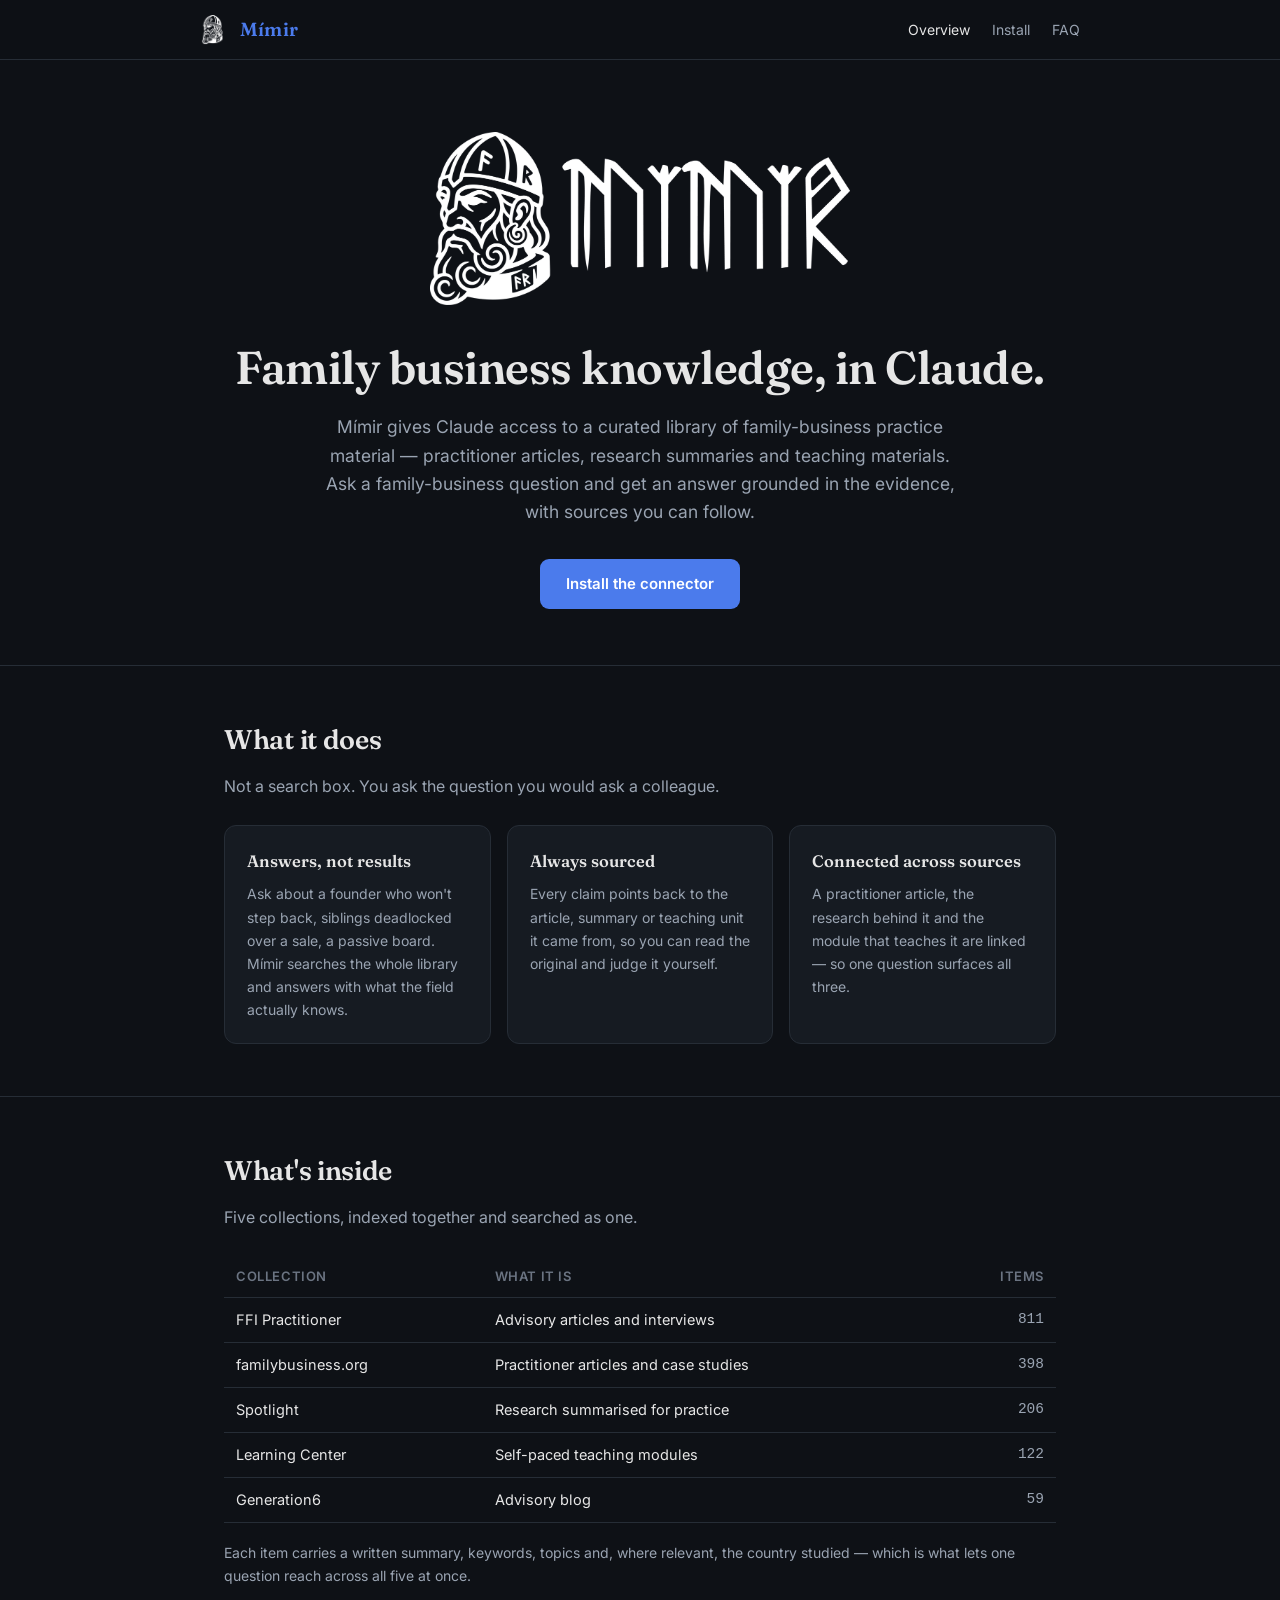
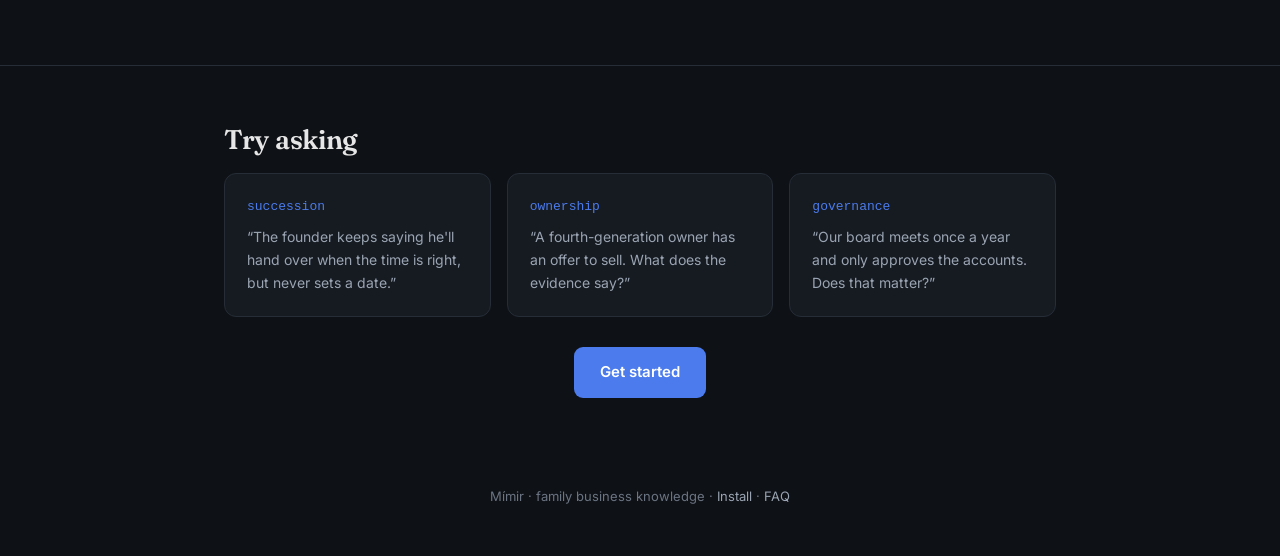
==== index.html @ 5a4002f6 "Fraunces display type; hide access page from nav" ====
<!doctype html><html lang="en"><head>
<meta charset="utf-8"><meta name="viewport" content="width=device-width,initial-scale=1">
<title>Mímir — family business knowledge in Claude</title>
<meta name="description" content="Mímir gives Claude access to a curated library of family-business practice material — practitioner articles, research summaries and teaching materials.">
<link rel="icon" href="/assets/favicon.ico" sizes="any">
<link rel="apple-touch-icon" href="/assets/apple-touch-icon.png">
<meta name="theme-color" content="#0e1116">
<meta property="og:title" content="Mímir — family business knowledge in Claude"><meta property="og:description" content="Mímir gives Claude access to a curated library of family-business practice material — practitioner articles, research summaries and teaching materials.">
<meta property="og:image" content="https://mimir.familybusiness.se/assets/og-card.png">
<meta property="og:type" content="website"><meta name="twitter:card" content="summary_large_image">
<link rel="preconnect" href="https://fonts.googleapis.com">
<link rel="preconnect" href="https://fonts.gstatic.com" crossorigin>
<link href="https://fonts.googleapis.com/css2?family=Fraunces:opsz,wght@9..144,500;9..144,600&family=Inter:wght@400;500;600&display=swap" rel="stylesheet">
<link rel="stylesheet" href="/styles.css">
</head><body>
<header><div class="wrap bar">
  <a class="brand" href="/"><img src="/assets/mark-white.png" alt=""><span>Mímir</span></a>
  <nav>
    <a href="/" class="on">Overview</a>
    <a href="/install.html" class="">Install</a>
    <a href="/faq.html" class="">FAQ</a>
  </nav>
</div></header>
<div class="hero"><div class="wrap">
  <img src="/assets/lockup-white.png" alt="Mímir">
  <h1>Family business knowledge, in Claude.</h1>
  <p>Mímir gives Claude access to a curated library of family-business practice material —
     practitioner articles, research summaries and teaching materials. Ask a family-business
     question and get an answer grounded in the evidence, with sources you can follow.</p>
  <div class="btns">
    <a class="btn" href="/install.html">Install the connector</a>
  </div>
</div></div>

<section><div class="wrap">
  <h2>What it does</h2>
  <p class="sub">Not a search box. You ask the question you would ask a colleague.</p>
  <div class="grid">
    <div class="card"><h3>Answers, not results</h3>
      <p>Ask about a founder who won't step back, siblings deadlocked over a sale, a passive board.
         Mímir searches the whole library and answers with what the field actually knows.</p></div>
    <div class="card"><h3>Always sourced</h3>
      <p>Every claim points back to the article, summary or teaching unit it came from, so you can
         read the original and judge it yourself.</p></div>
    <div class="card"><h3>Connected across sources</h3>
      <p>A practitioner article, the research behind it and the module that teaches it are linked —
         so one question surfaces all three.</p></div>
  </div>
</div></section>

<section><div class="wrap">
  <h2>What's inside</h2>
  <p class="sub">Five collections, indexed together and searched as one.</p>
  <table>
    <tr><th>Collection</th><th>What it is</th><th style="text-align:right">Items</th></tr>
    <tr><td>FFI Practitioner</td><td>Advisory articles and interviews</td><td class="num">811</td></tr>
    <tr><td>familybusiness.org</td><td>Practitioner articles and case studies</td><td class="num">398</td></tr>
    <tr><td>Spotlight</td><td>Research summarised for practice</td><td class="num">206</td></tr>
    <tr><td>Learning Center</td><td>Self-paced teaching modules</td><td class="num">122</td></tr>
    <tr><td>Generation6</td><td>Advisory blog</td><td class="num">59</td></tr>
  </table>
  <p class="sub" style="margin-top:18px;font-size:14px">
    Each item carries a written summary, keywords, topics and, where relevant, the country studied —
    which is what lets one question reach across all five at once.</p>
</div></section>

<section><div class="wrap">
  <h2>Try asking</h2>
  <div class="grid">
    <div class="card"><span class="n">succession</span>
      <p>“The founder keeps saying he'll hand over when the time is right, but never sets a date.”</p></div>
    <div class="card"><span class="n">ownership</span>
      <p>“A fourth-generation owner has an offer to sell. What does the evidence say?”</p></div>
    <div class="card"><span class="n">governance</span>
      <p>“Our board meets once a year and only approves the accounts. Does that matter?”</p></div>
  </div>
  <div class="btns" style="margin-top:30px"><a class="btn" href="/install.html">Get started</a></div>
</div></section>
<footer><div class="wrap">
  Mímir · family business knowledge ·
  <a href="/install.html">Install</a> · <a href="/faq.html">FAQ</a>
</div></footer>
</body></html>
---- styles.css ----
/* Mímir — landing site. Dark profile matching the connector sign-in card. */
:root{
  --bg:#0e1116; --card:#161b22; --line:#262d36; --line2:#2d3440;
  --text:#e6e6e6; --muted:#9aa4b2; --dim:#6b7482;
  --accent:#4b7bec; --accent-dim:#3d6ad6;
  --mono:ui-monospace,SFMono-Regular,Menlo,Consolas,monospace;
  --display:"Fraunces","Iowan Old Style","Palatino Linotype",Palatino,Georgia,serif;
  --body:"Inter",-apple-system,BlinkMacSystemFont,"Segoe UI",Roboto,Helvetica,Arial,sans-serif;
  color-scheme:dark;
}
*{box-sizing:border-box}
body{margin:0;background:var(--bg);color:var(--text);
  font:16px/1.65 var(--body);
  -webkit-font-smoothing:antialiased;text-rendering:optimizeLegibility}
a{color:var(--accent);text-decoration:none}
a:hover{text-decoration:underline}
.wrap{max-width:880px;margin:0 auto;padding:0 24px}

/* header */
header{border-bottom:1px solid var(--line);position:sticky;top:0;background:rgba(14,17,22,.92);
  backdrop-filter:blur(8px);z-index:10}
.bar{display:flex;align-items:center;justify-content:space-between;padding:14px 0;gap:20px}
.brand{display:flex;align-items:center;gap:10px}
.brand img{height:30px;width:auto}
.brand span{font-family:var(--display);font-weight:600;font-size:19px;letter-spacing:.2px;
  font-variation-settings:'SOFT' 20,'WONK' 1}
nav{display:flex;gap:22px;font-size:14px}
nav a{color:var(--muted)}
nav a.on{color:var(--text)}

/* hero */
.hero{text-align:center;padding:72px 0 56px;border-bottom:1px solid var(--line)}
.hero img{width:min(420px,78%);height:auto;margin-bottom:30px}
.hero h1{font-family:var(--display);font-weight:600;font-size:clamp(30px,5vw,46px);line-height:1.15;
  margin:0 0 18px;letter-spacing:-.5px;font-variation-settings:'SOFT' 24,'WONK' 1}
.hero p{color:var(--muted);font-size:17.5px;line-height:1.62;max-width:640px;margin:0 auto 32px}

/* buttons */
.btn{display:inline-block;background:var(--accent);color:#fff;padding:13px 26px;border-radius:9px;
  font-weight:600;font-size:15px}
.btn:hover{background:var(--accent-dim);text-decoration:none}
.btn.ghost{background:transparent;border:1px solid var(--line2);color:var(--text)}
.btn.ghost:hover{border-color:var(--accent)}
.btns{display:flex;gap:12px;justify-content:center;flex-wrap:wrap}

/* sections */
section{padding:52px 0;border-bottom:1px solid var(--line)}
section:last-of-type{border-bottom:0}
h2{font-family:var(--display);font-weight:600;font-size:27px;margin:0 0 10px;letter-spacing:-.3px;
  font-variation-settings:'SOFT' 20,'WONK' 1}
h3{font-size:16px;margin:26px 0 6px}
.sub{color:var(--muted);margin:0 0 26px}
.grid{display:grid;grid-template-columns:repeat(auto-fit,minmax(230px,1fr));gap:16px}
.card{background:var(--card);border:1px solid var(--line);border-radius:12px;padding:22px}
.card h3{font-family:var(--display);font-weight:600;margin:0 0 7px;font-size:16.5px}
.card p{margin:0;color:var(--muted);font-size:14px}
.card .n{color:var(--accent);font-family:var(--mono);font-size:13px;display:block;margin-bottom:8px}

/* steps */
ol.steps{list-style:none;counter-reset:s;padding:0;margin:0}
ol.steps li{counter-increment:s;position:relative;padding:0 0 26px 46px;border-left:1px solid var(--line);
  margin-left:14px}
ol.steps li:last-child{border-left-color:transparent;padding-bottom:0}
ol.steps li::before{content:counter(s);position:absolute;left:-14px;top:-2px;width:28px;height:28px;
  background:var(--card);border:1px solid var(--line2);border-radius:50%;color:var(--accent);
  font-family:var(--mono);font-size:13px;display:flex;align-items:center;justify-content:center}
ol.steps h3{font-family:var(--display);font-weight:600;margin:0 0 5px;font-size:17.5px}
ol.steps p{margin:0;color:var(--muted);font-size:14.5px}

code,.url{font-family:var(--mono);background:var(--card);border:1px solid var(--line);
  border-radius:6px;padding:3px 8px;font-size:13.5px;color:var(--text)}
.urlbox{display:flex;align-items:center;gap:10px;background:var(--card);border:1px solid var(--line2);
  border-radius:10px;padding:14px 16px;margin:14px 0;font-family:var(--mono);font-size:14px;
  overflow-x:auto}
.urlbox strong{color:var(--accent);font-weight:500}

/* faq */
details{background:var(--card);border:1px solid var(--line);border-radius:10px;padding:16px 18px;
  margin-bottom:10px}
details[open]{border-color:var(--line2)}
summary{font-family:var(--display);cursor:pointer;font-weight:600;font-size:16.5px;list-style:none}
summary::-webkit-details-marker{display:none}
summary::after{content:"+";float:right;color:var(--accent);font-family:var(--mono)}
details[open] summary::after{content:"−"}
details p{color:var(--muted);font-size:14.5px;margin:12px 0 0}

table{width:100%;border-collapse:collapse;font-size:14.5px;margin-top:8px}
th,td{text-align:left;padding:10px 12px;border-bottom:1px solid var(--line)}
th{color:var(--dim);font-weight:600;font-size:13px;text-transform:uppercase;letter-spacing:.6px}
td.num{font-family:var(--mono);color:var(--muted);text-align:right}

footer{padding:36px 0 48px;color:var(--dim);font-size:13px;text-align:center}
footer a{color:var(--muted)}
@media(max-width:600px){
  nav{gap:14px;font-size:13px}
  .hero{padding:48px 0 40px}
  section{padding:40px 0}
}
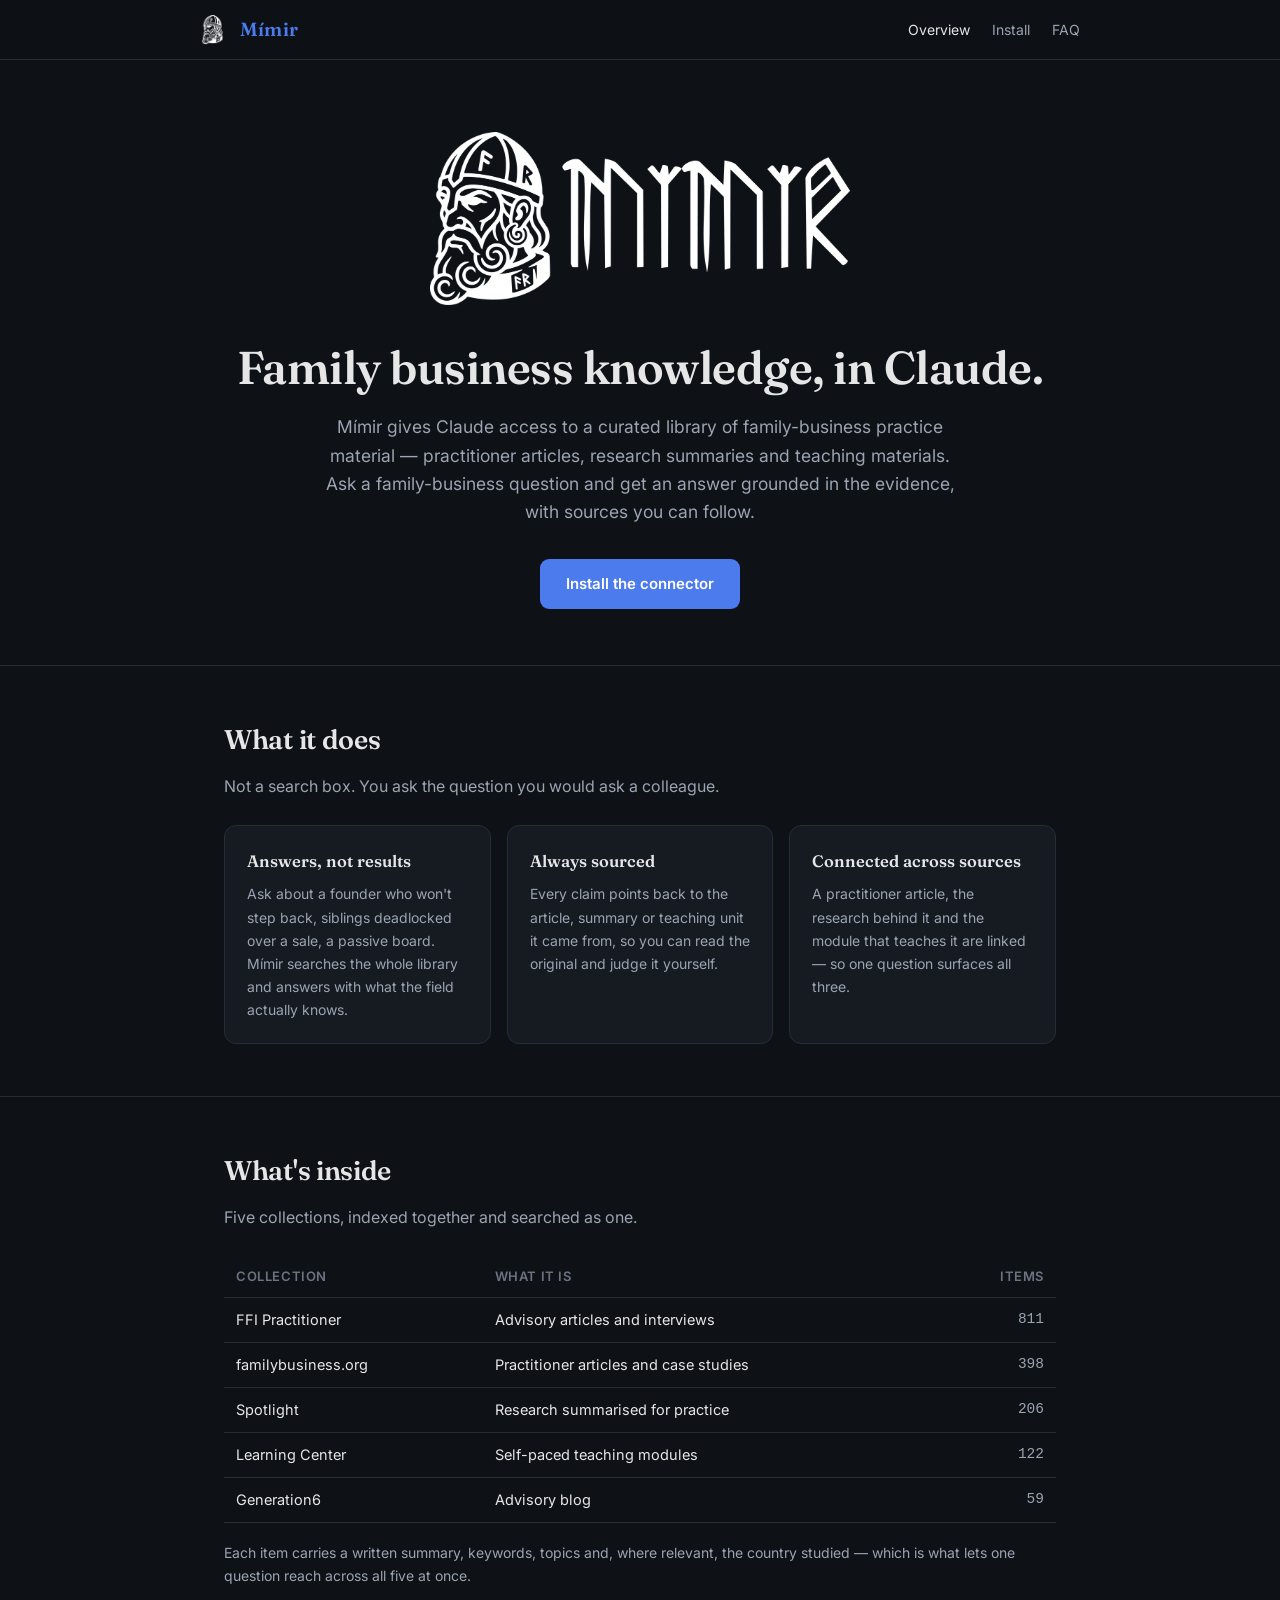
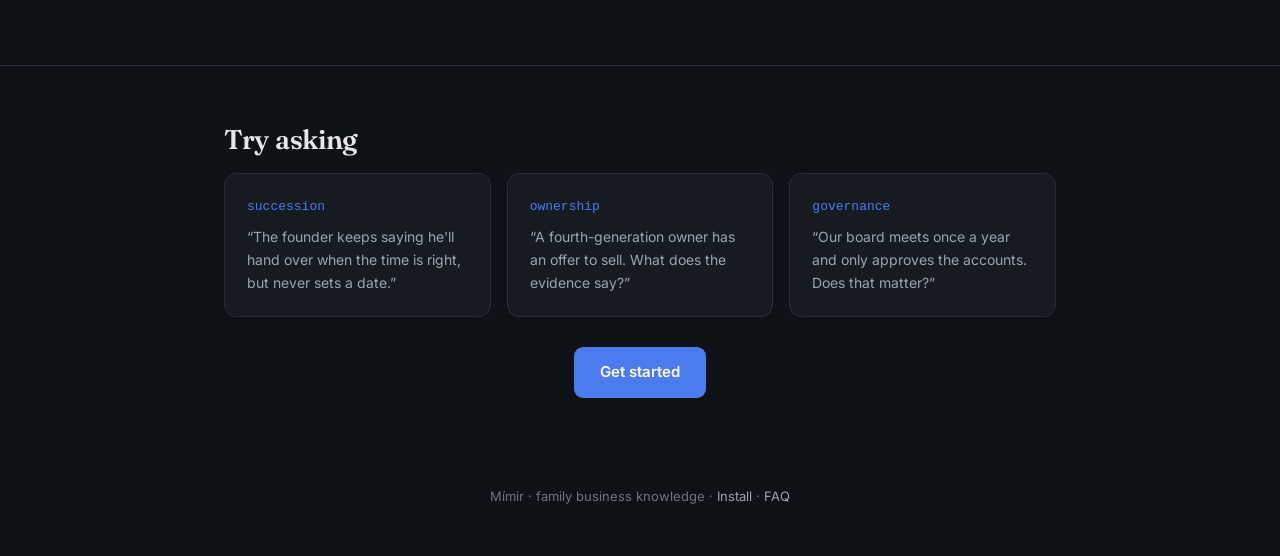
==== commit 862fe8cd: "Remove access links; fix Fraunces axis request" ====
--- a/index.html
+++ b/index.html
@@ -10,7 +10,7 @@
 <meta property="og:type" content="website"><meta name="twitter:card" content="summary_large_image">
 <link rel="preconnect" href="https://fonts.googleapis.com">
 <link rel="preconnect" href="https://fonts.gstatic.com" crossorigin>
-<link href="https://fonts.googleapis.com/css2?family=Fraunces:opsz,wght@9..144,500;9..144,600&family=Inter:wght@400;500;600&display=swap" rel="stylesheet">
+<link href="https://fonts.googleapis.com/css2?family=Fraunces:opsz,SOFT,WONK,wght@9..144,0..100,0..1,500;9..144,0..100,0..1,600&family=Inter:wght@400;500;600&display=swap" rel="stylesheet">
 <link rel="stylesheet" href="/styles.css">
 </head><body>
 <header><div class="wrap bar">
--- a/styles.css
+++ b/styles.css
@@ -22,8 +22,7 @@
 .bar{display:flex;align-items:center;justify-content:space-between;padding:14px 0;gap:20px}
 .brand{display:flex;align-items:center;gap:10px}
 .brand img{height:30px;width:auto}
-.brand span{font-family:var(--display);font-weight:600;font-size:19px;letter-spacing:.2px;
-  font-variation-settings:'SOFT' 20,'WONK' 1}
+.brand span{font-family:var(--display);font-weight:600;font-size:19px;letter-spacing:.2px}
 nav{display:flex;gap:22px;font-size:14px}
 nav a{color:var(--muted)}
 nav a.on{color:var(--text)}
@@ -32,7 +31,7 @@
 .hero{text-align:center;padding:72px 0 56px;border-bottom:1px solid var(--line)}
 .hero img{width:min(420px,78%);height:auto;margin-bottom:30px}
 .hero h1{font-family:var(--display);font-weight:600;font-size:clamp(30px,5vw,46px);line-height:1.15;
-  margin:0 0 18px;letter-spacing:-.5px;font-variation-settings:'SOFT' 24,'WONK' 1}
+  margin:0 0 18px;letter-spacing:-.5px}
 .hero p{color:var(--muted);font-size:17.5px;line-height:1.62;max-width:640px;margin:0 auto 32px}
 
 /* buttons */
@@ -46,8 +45,7 @@
 /* sections */
 section{padding:52px 0;border-bottom:1px solid var(--line)}
 section:last-of-type{border-bottom:0}
-h2{font-family:var(--display);font-weight:600;font-size:27px;margin:0 0 10px;letter-spacing:-.3px;
-  font-variation-settings:'SOFT' 20,'WONK' 1}
+h2{font-family:var(--display);font-weight:600;font-size:27px;margin:0 0 10px;letter-spacing:-.3px}
 h3{font-size:16px;margin:26px 0 6px}
 .sub{color:var(--muted);margin:0 0 26px}
 .grid{display:grid;grid-template-columns:repeat(auto-fit,minmax(230px,1fr));gap:16px}
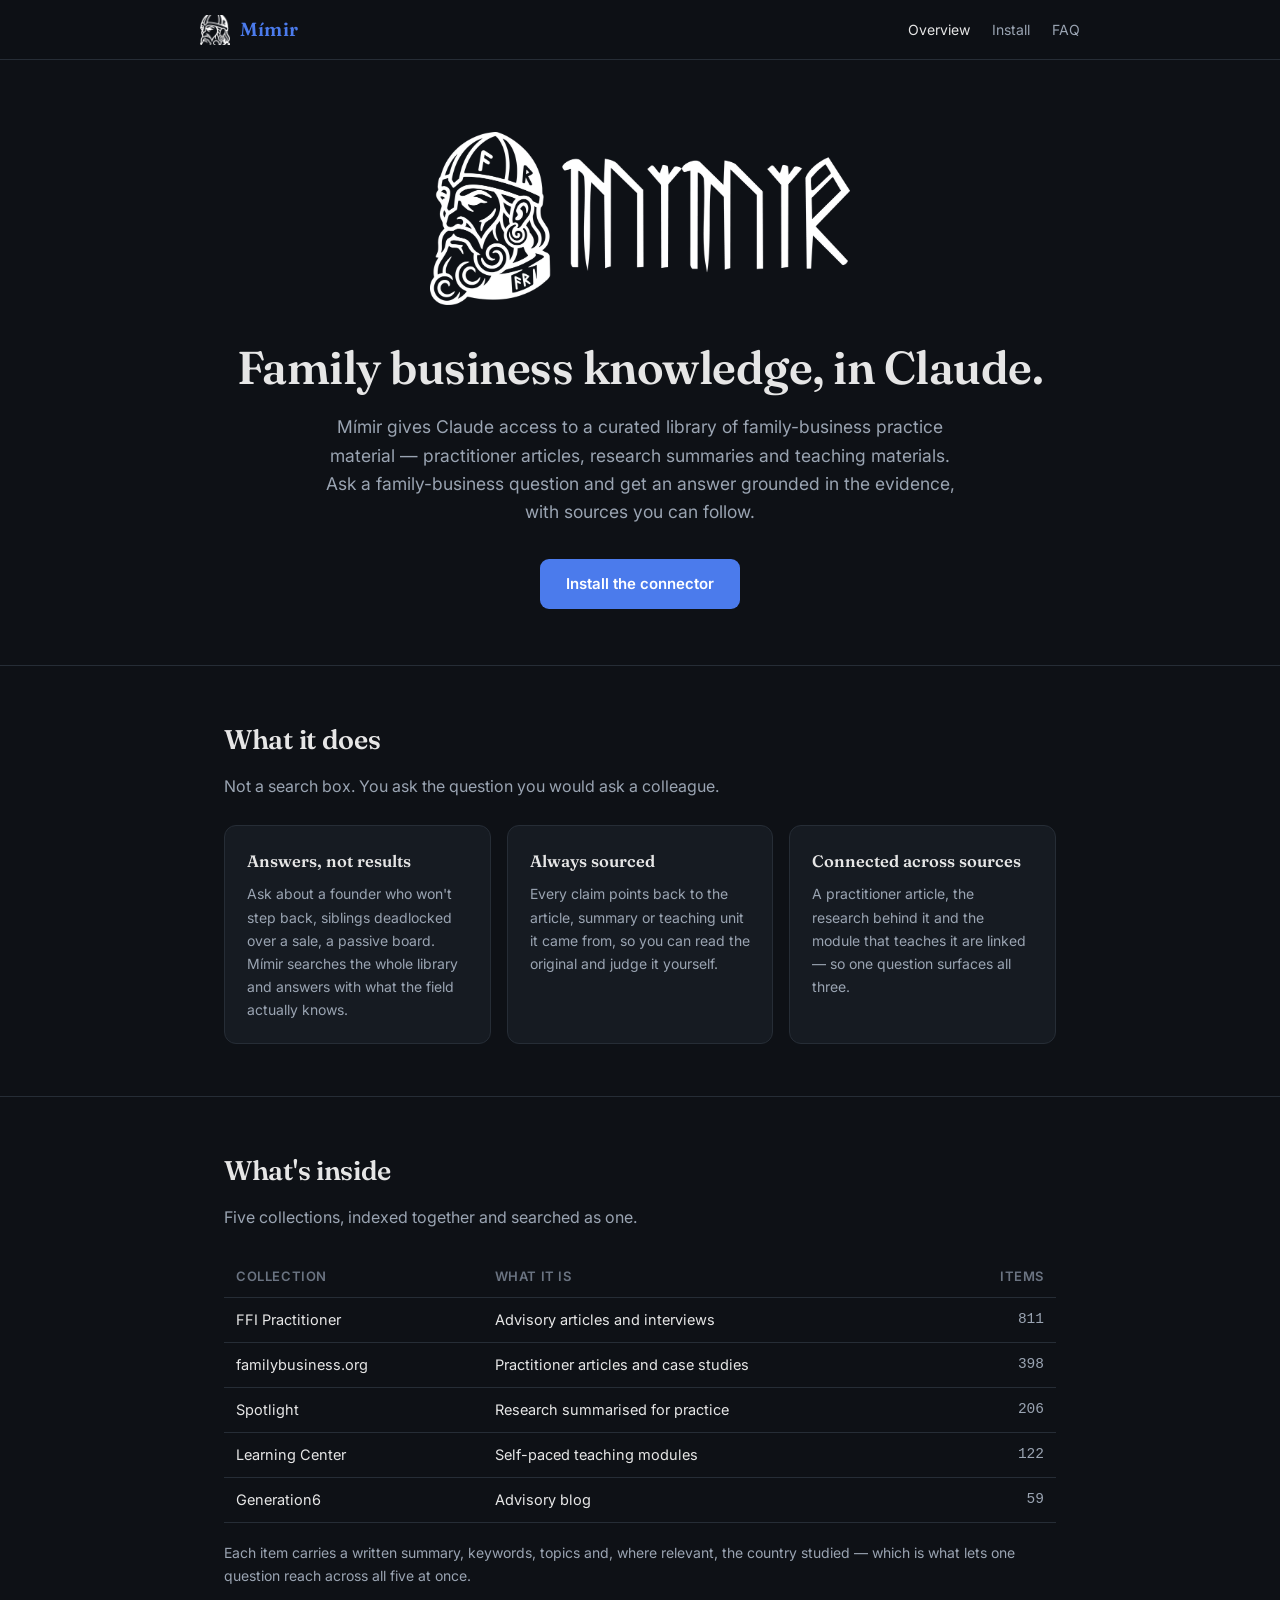
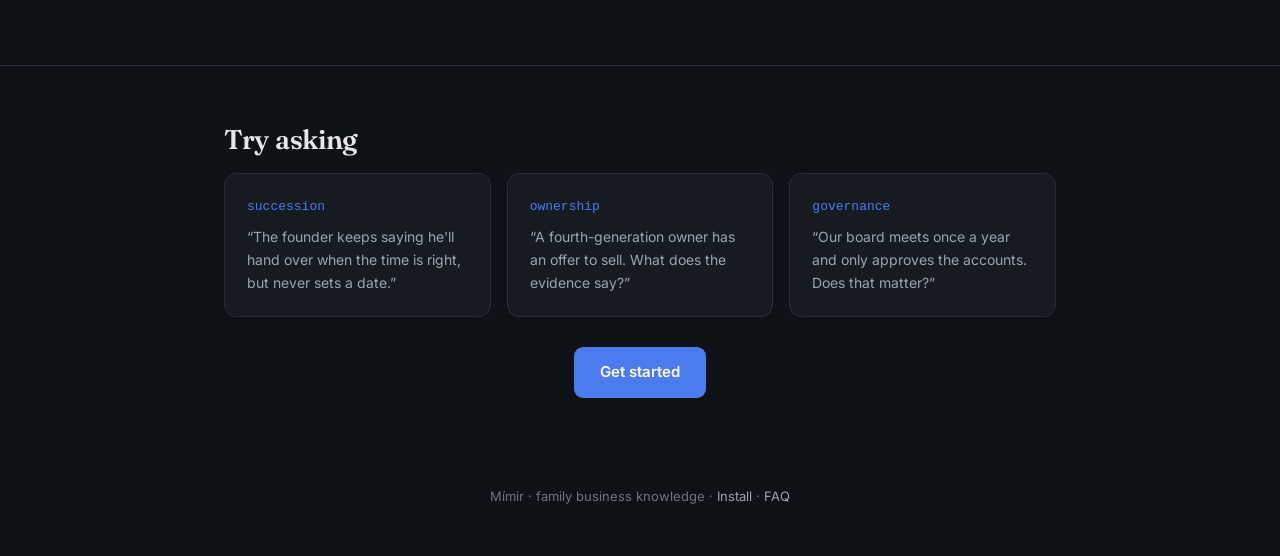
==== commit 174217e5: "New Mímir mark; SVG favicon" ====
--- a/index.html
+++ b/index.html
@@ -3,6 +3,7 @@
 <title>Mímir — family business knowledge in Claude</title>
 <meta name="description" content="Mímir gives Claude access to a curated library of family-business practice material — practitioner articles, research summaries and teaching materials.">
 <link rel="icon" href="/assets/favicon.ico" sizes="any">
+<link rel="icon" type="image/svg+xml" href="/assets/favicon.svg">
 <link rel="apple-touch-icon" href="/assets/apple-touch-icon.png">
 <meta name="theme-color" content="#0e1116">
 <meta property="og:title" content="Mímir — family business knowledge in Claude"><meta property="og:description" content="Mímir gives Claude access to a curated library of family-business practice material — practitioner articles, research summaries and teaching materials.">
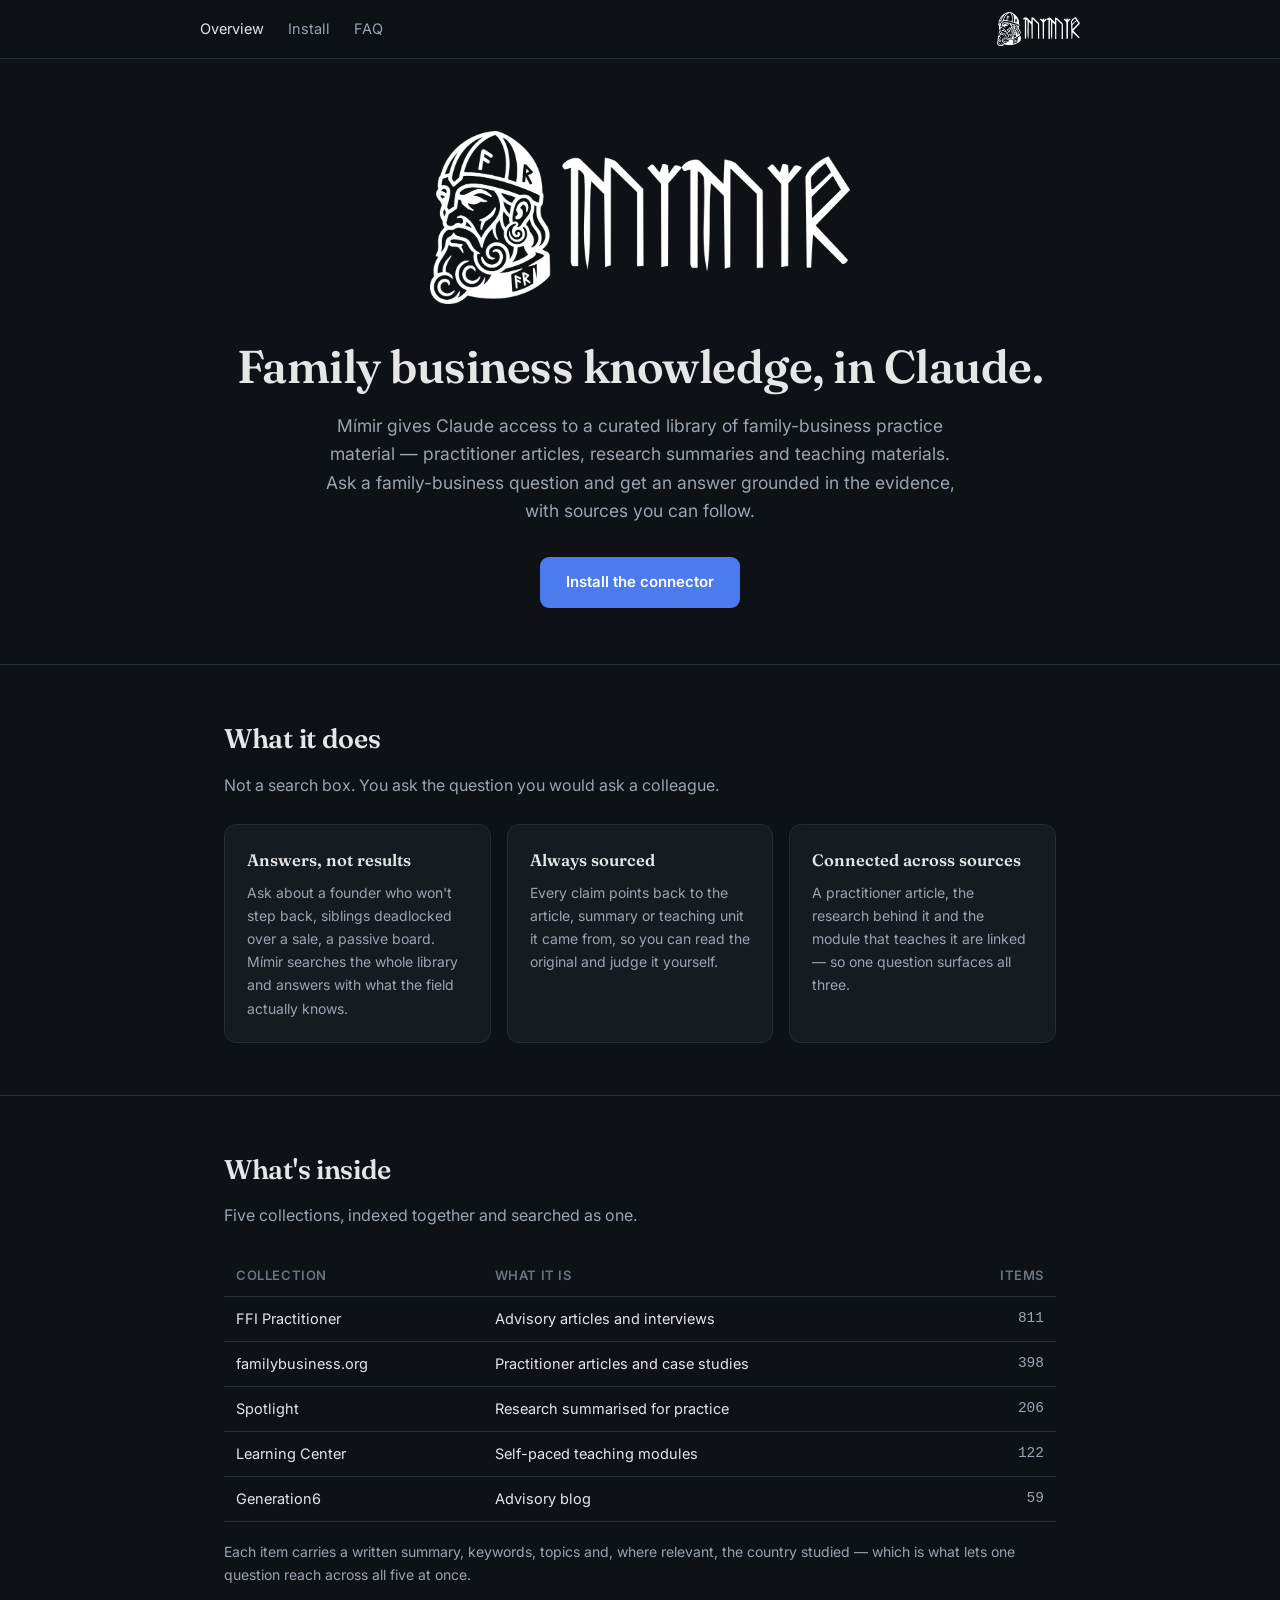
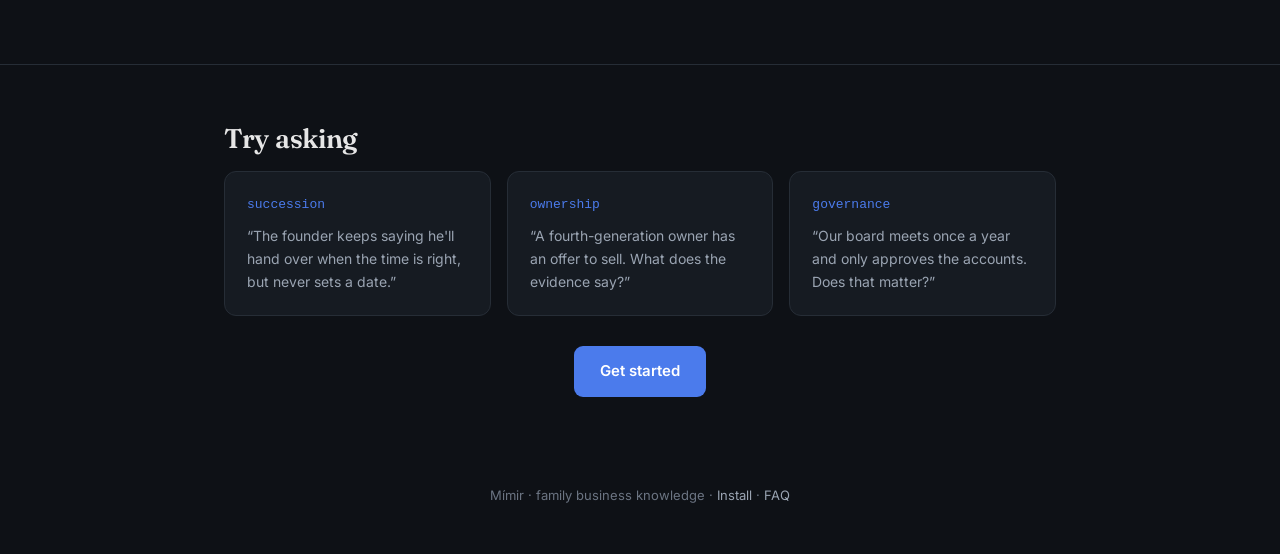
==== commit 7fce5010: "Lockup upper right, nav left" ====
--- a/index.html
+++ b/index.html
@@ -13,14 +13,20 @@
 <link rel="preconnect" href="https://fonts.gstatic.com" crossorigin>
 <link href="https://fonts.googleapis.com/css2?family=Fraunces:opsz,SOFT,WONK,wght@9..144,0..100,0..1,500;9..144,0..100,0..1,600&family=Inter:wght@400;500;600&display=swap" rel="stylesheet">
 <link rel="stylesheet" href="/styles.css">
-</head><body>
+</head><body class="home">
+<script>
+  // Header lockup fades in once the hero lockup has scrolled away.
+  addEventListener('scroll', function () {
+    document.body.classList.toggle('scrolled', scrollY > 260);
+  }, { passive: true });
+</script>
 <header><div class="wrap bar">
-  <a class="brand" href="/"><img src="/assets/mark-white.png" alt=""><span>Mímir</span></a>
   <nav>
     <a href="/" class="on">Overview</a>
     <a href="/install.html" class="">Install</a>
     <a href="/faq.html" class="">FAQ</a>
   </nav>
+  <a class="brand" href="/"><img src="/assets/lockup-white.png" alt="Mímir"></a>
 </div></header>
 <div class="hero"><div class="wrap">
   <img src="/assets/lockup-white.png" alt="Mímir">
--- a/styles.css
+++ b/styles.css
@@ -19,11 +19,11 @@
 /* header */
 header{border-bottom:1px solid var(--line);position:sticky;top:0;background:rgba(14,17,22,.92);
   backdrop-filter:blur(8px);z-index:10}
-.bar{display:flex;align-items:center;justify-content:space-between;padding:14px 0;gap:20px}
-.brand{display:flex;align-items:center;gap:10px}
-.brand img{height:30px;width:auto}
-.brand span{font-family:var(--display);font-weight:600;font-size:19px;letter-spacing:.2px}
-nav{display:flex;gap:22px;font-size:14px}
+.bar{display:flex;align-items:center;justify-content:space-between;padding:12px 0;gap:24px}
+.brand{display:flex;align-items:center;flex-shrink:0}
+.brand img{height:34px;width:auto;display:block;opacity:.95;transition:opacity .15s}
+.brand:hover img{opacity:1}
+nav{display:flex;gap:24px;font-size:14.5px}
 nav a{color:var(--muted)}
 nav a.on{color:var(--text)}
 
@@ -94,3 +94,18 @@
   .hero{padding:48px 0 40px}
   section{padding:40px 0}
 }
+
+/* The hero carries the lockup at full size, so the header mark is redundant on
+   the landing page until you scroll. Fade it in rather than doubling up. */
+body.home .brand img{opacity:0;transition:opacity .25s}
+body.home.scrolled .brand img{opacity:.95}
+
+@media(max-width:640px){
+  .bar{gap:14px}
+  .brand img{height:26px}
+  nav{gap:15px;font-size:13.5px}
+}
+@media(max-width:420px){
+  .brand img{height:23px}
+  nav{gap:12px;font-size:13px}
+}
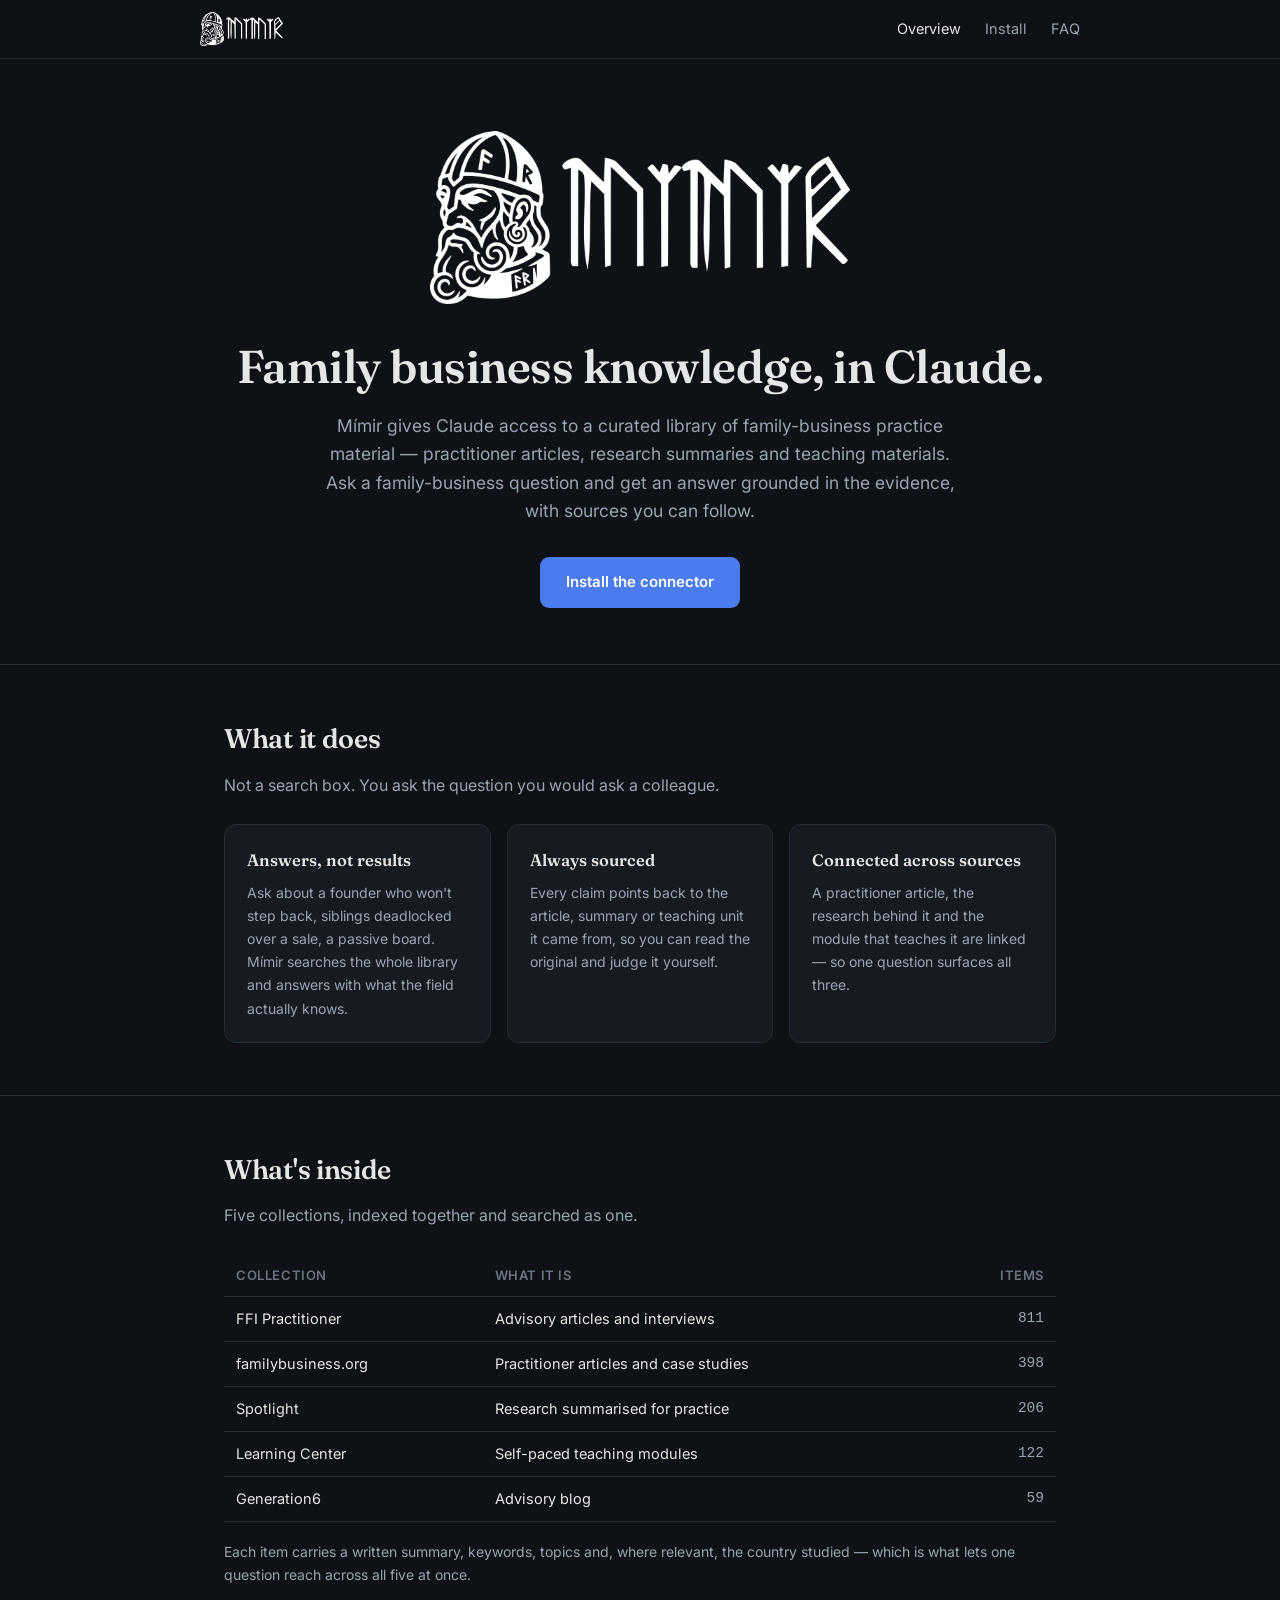
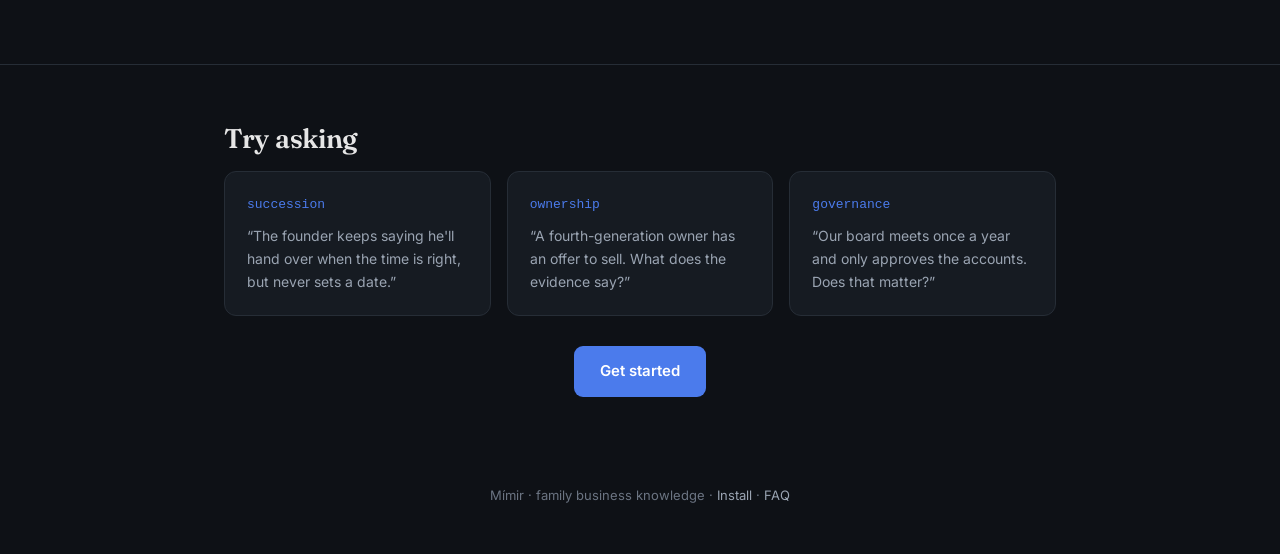
==== commit 117c0cd6: "Move lockup to upper left, nav right; prioritize SVG favicon Co-Authored-By: Claude Opus 4.8 <norepl" ====
--- a/index.html
+++ b/index.html
@@ -2,8 +2,8 @@
 <meta charset="utf-8"><meta name="viewport" content="width=device-width,initial-scale=1">
 <title>Mímir — family business knowledge in Claude</title>
 <meta name="description" content="Mímir gives Claude access to a curated library of family-business practice material — practitioner articles, research summaries and teaching materials.">
+<link rel="icon" type="image/svg+xml" href="/assets/favicon.svg">
 <link rel="icon" href="/assets/favicon.ico" sizes="any">
-<link rel="icon" type="image/svg+xml" href="/assets/favicon.svg">
 <link rel="apple-touch-icon" href="/assets/apple-touch-icon.png">
 <meta name="theme-color" content="#0e1116">
 <meta property="og:title" content="Mímir — family business knowledge in Claude"><meta property="og:description" content="Mímir gives Claude access to a curated library of family-business practice material — practitioner articles, research summaries and teaching materials.">
@@ -21,12 +21,12 @@
   }, { passive: true });
 </script>
 <header><div class="wrap bar">
+  <a class="brand" href="/"><img src="/assets/lockup-white.png" alt="Mímir"></a>
   <nav>
     <a href="/" class="on">Overview</a>
     <a href="/install.html" class="">Install</a>
     <a href="/faq.html" class="">FAQ</a>
   </nav>
-  <a class="brand" href="/"><img src="/assets/lockup-white.png" alt="Mímir"></a>
 </div></header>
 <div class="hero"><div class="wrap">
   <img src="/assets/lockup-white.png" alt="Mímir">
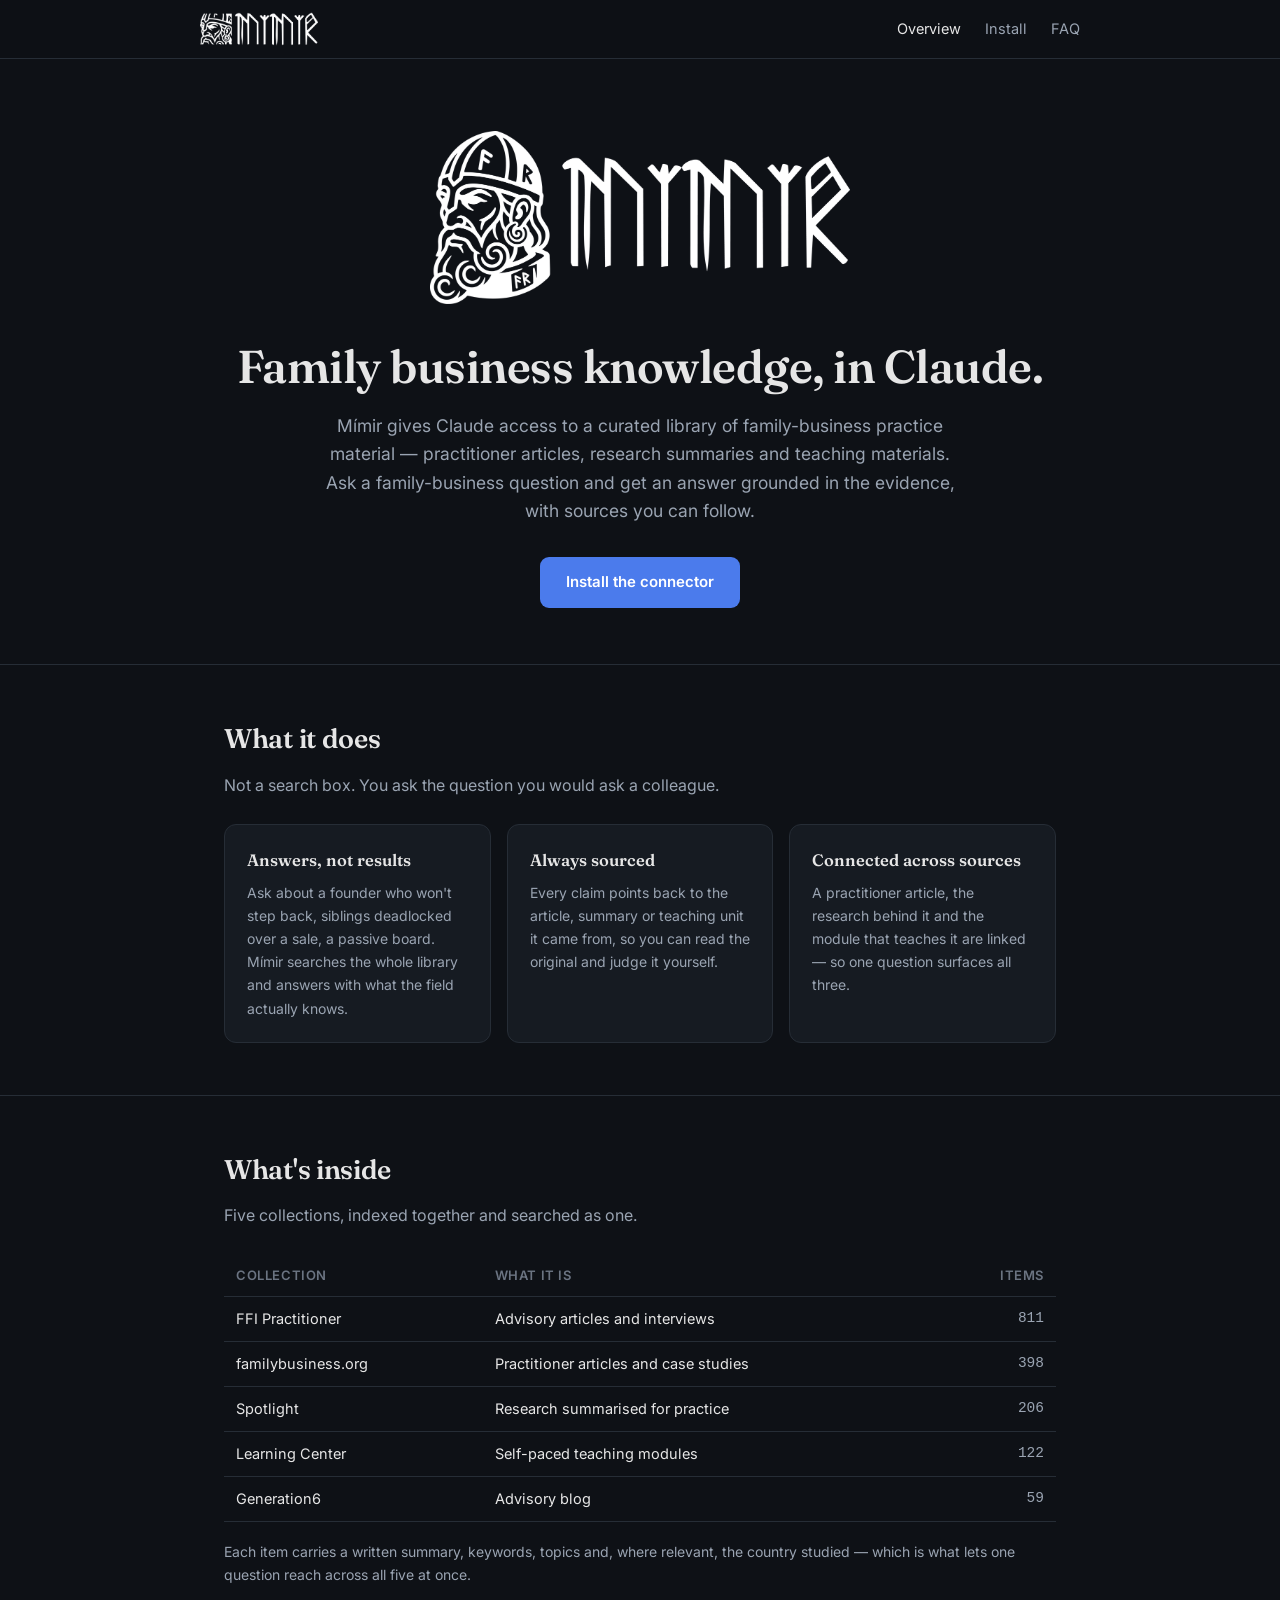
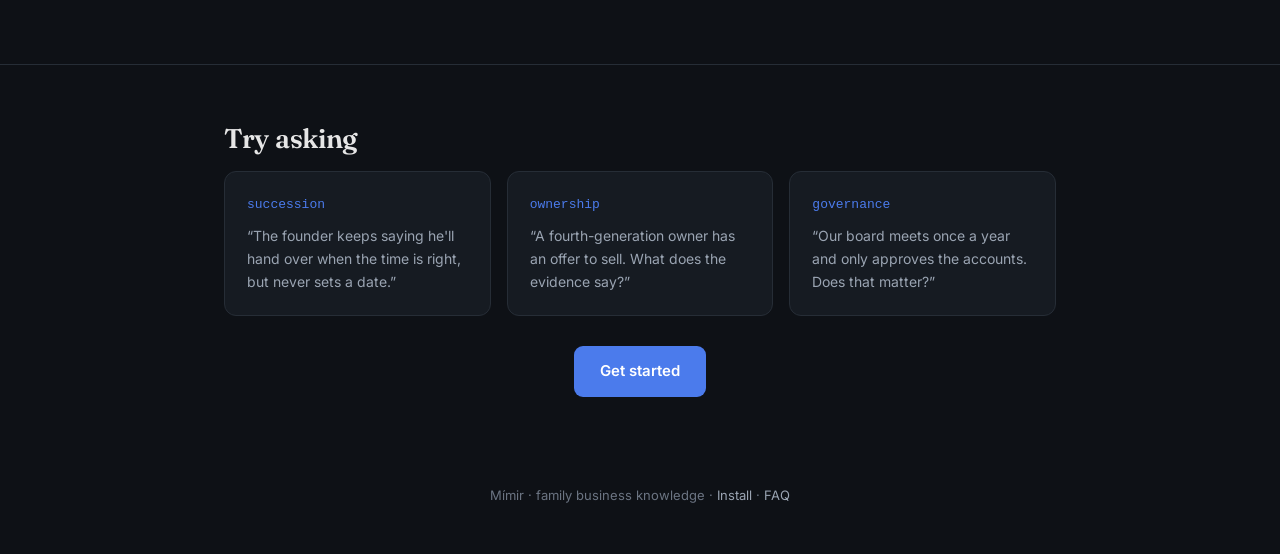
==== commit 1bc77593: "Use new Mímir mark+wordmark lockup in header Co-Authored-By: Claude Opus 4.8 <noreply@anthropic.com>" ====
--- a/index.html
+++ b/index.html
@@ -21,7 +21,7 @@
   }, { passive: true });
 </script>
 <header><div class="wrap bar">
-  <a class="brand" href="/"><img src="/assets/lockup-white.png" alt="Mímir"></a>
+  <a class="brand" href="/"><img src="/assets/lockup-mark-white.png" alt="Mímir"></a>
   <nav>
     <a href="/" class="on">Overview</a>
     <a href="/install.html" class="">Install</a>
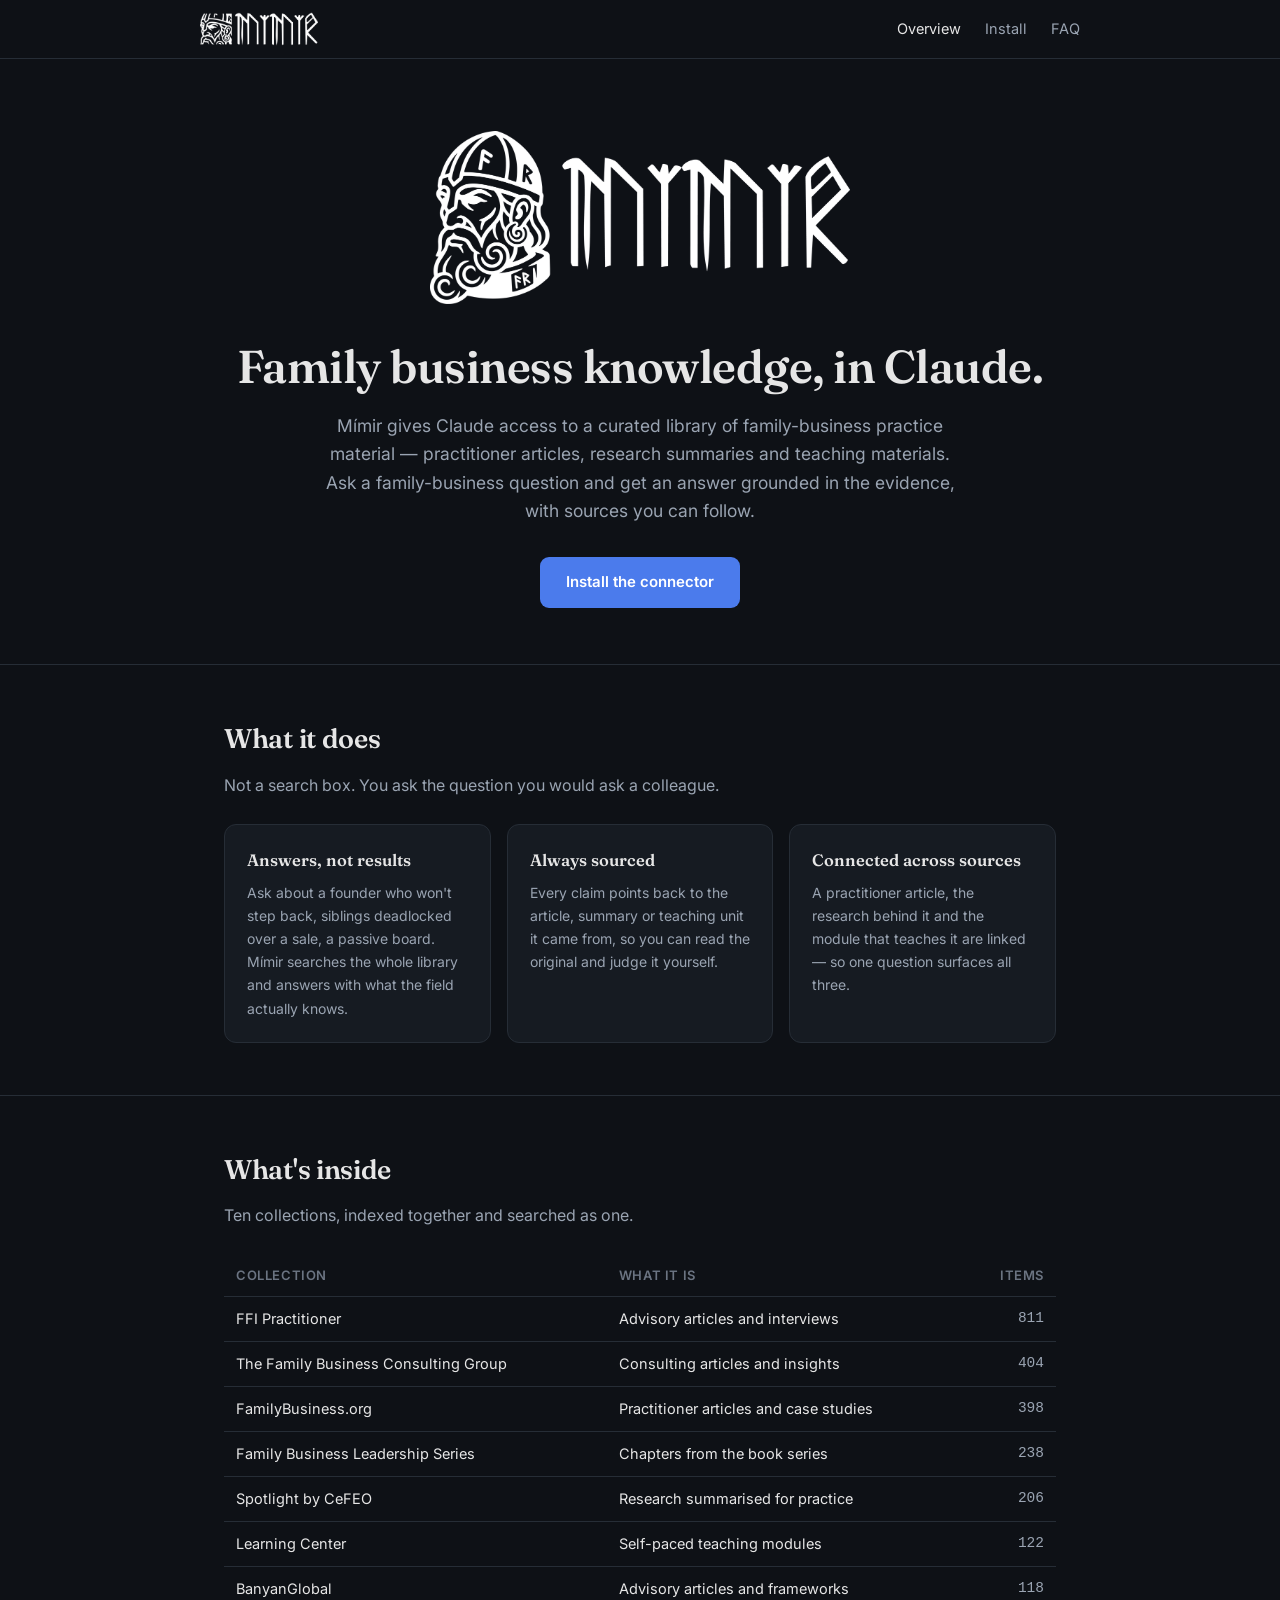
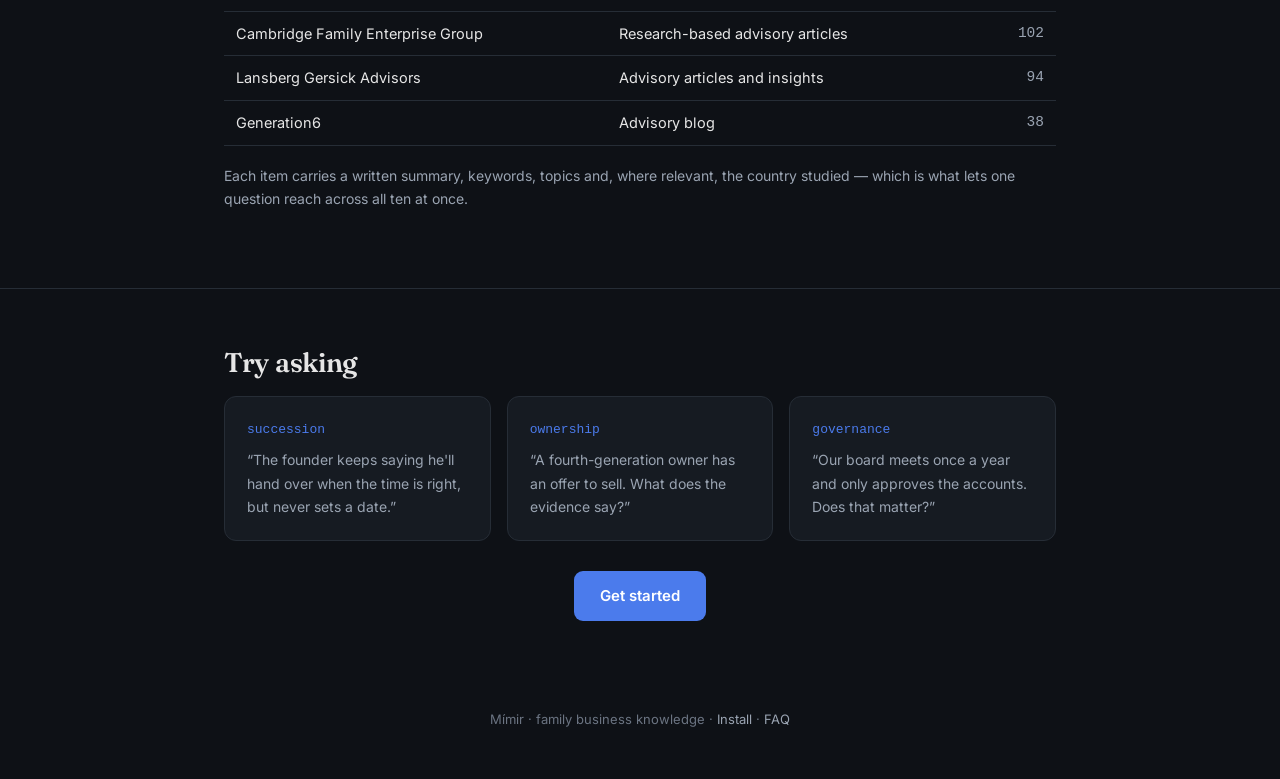
==== commit 63f97eab: "Update What's inside: 10 collections with live corpus counts (2,531 items) Co-Authored-By: Claude Op" ====
--- a/index.html
+++ b/index.html
@@ -57,18 +57,23 @@
 
 <section><div class="wrap">
   <h2>What's inside</h2>
-  <p class="sub">Five collections, indexed together and searched as one.</p>
+  <p class="sub">Ten collections, indexed together and searched as one.</p>
   <table>
     <tr><th>Collection</th><th>What it is</th><th style="text-align:right">Items</th></tr>
     <tr><td>FFI Practitioner</td><td>Advisory articles and interviews</td><td class="num">811</td></tr>
-    <tr><td>familybusiness.org</td><td>Practitioner articles and case studies</td><td class="num">398</td></tr>
-    <tr><td>Spotlight</td><td>Research summarised for practice</td><td class="num">206</td></tr>
+    <tr><td>The Family Business Consulting Group</td><td>Consulting articles and insights</td><td class="num">404</td></tr>
+    <tr><td>FamilyBusiness.org</td><td>Practitioner articles and case studies</td><td class="num">398</td></tr>
+    <tr><td>Family Business Leadership Series</td><td>Chapters from the book series</td><td class="num">238</td></tr>
+    <tr><td>Spotlight by CeFEO</td><td>Research summarised for practice</td><td class="num">206</td></tr>
     <tr><td>Learning Center</td><td>Self-paced teaching modules</td><td class="num">122</td></tr>
-    <tr><td>Generation6</td><td>Advisory blog</td><td class="num">59</td></tr>
+    <tr><td>BanyanGlobal</td><td>Advisory articles and frameworks</td><td class="num">118</td></tr>
+    <tr><td>Cambridge Family Enterprise Group</td><td>Research-based advisory articles</td><td class="num">102</td></tr>
+    <tr><td>Lansberg Gersick Advisors</td><td>Advisory articles and insights</td><td class="num">94</td></tr>
+    <tr><td>Generation6</td><td>Advisory blog</td><td class="num">38</td></tr>
   </table>
   <p class="sub" style="margin-top:18px;font-size:14px">
     Each item carries a written summary, keywords, topics and, where relevant, the country studied —
-    which is what lets one question reach across all five at once.</p>
+    which is what lets one question reach across all ten at once.</p>
 </div></section>
 
 <section><div class="wrap">
--- a/styles.css
+++ b/styles.css
@@ -17,8 +17,7 @@
 .wrap{max-width:880px;margin:0 auto;padding:0 24px}
 
 /* header */
-header{border-bottom:1px solid var(--line);position:sticky;top:0;background:rgba(14,17,22,.92);
-  backdrop-filter:blur(8px);z-index:10}
+header{border-bottom:1px solid var(--line);position:sticky;top:0;background:var(--bg);z-index:10}
 .bar{display:flex;align-items:center;justify-content:space-between;padding:12px 0;gap:24px}
 .brand{display:flex;align-items:center;flex-shrink:0}
 .brand img{height:34px;width:auto;display:block;opacity:.95;transition:opacity .15s}
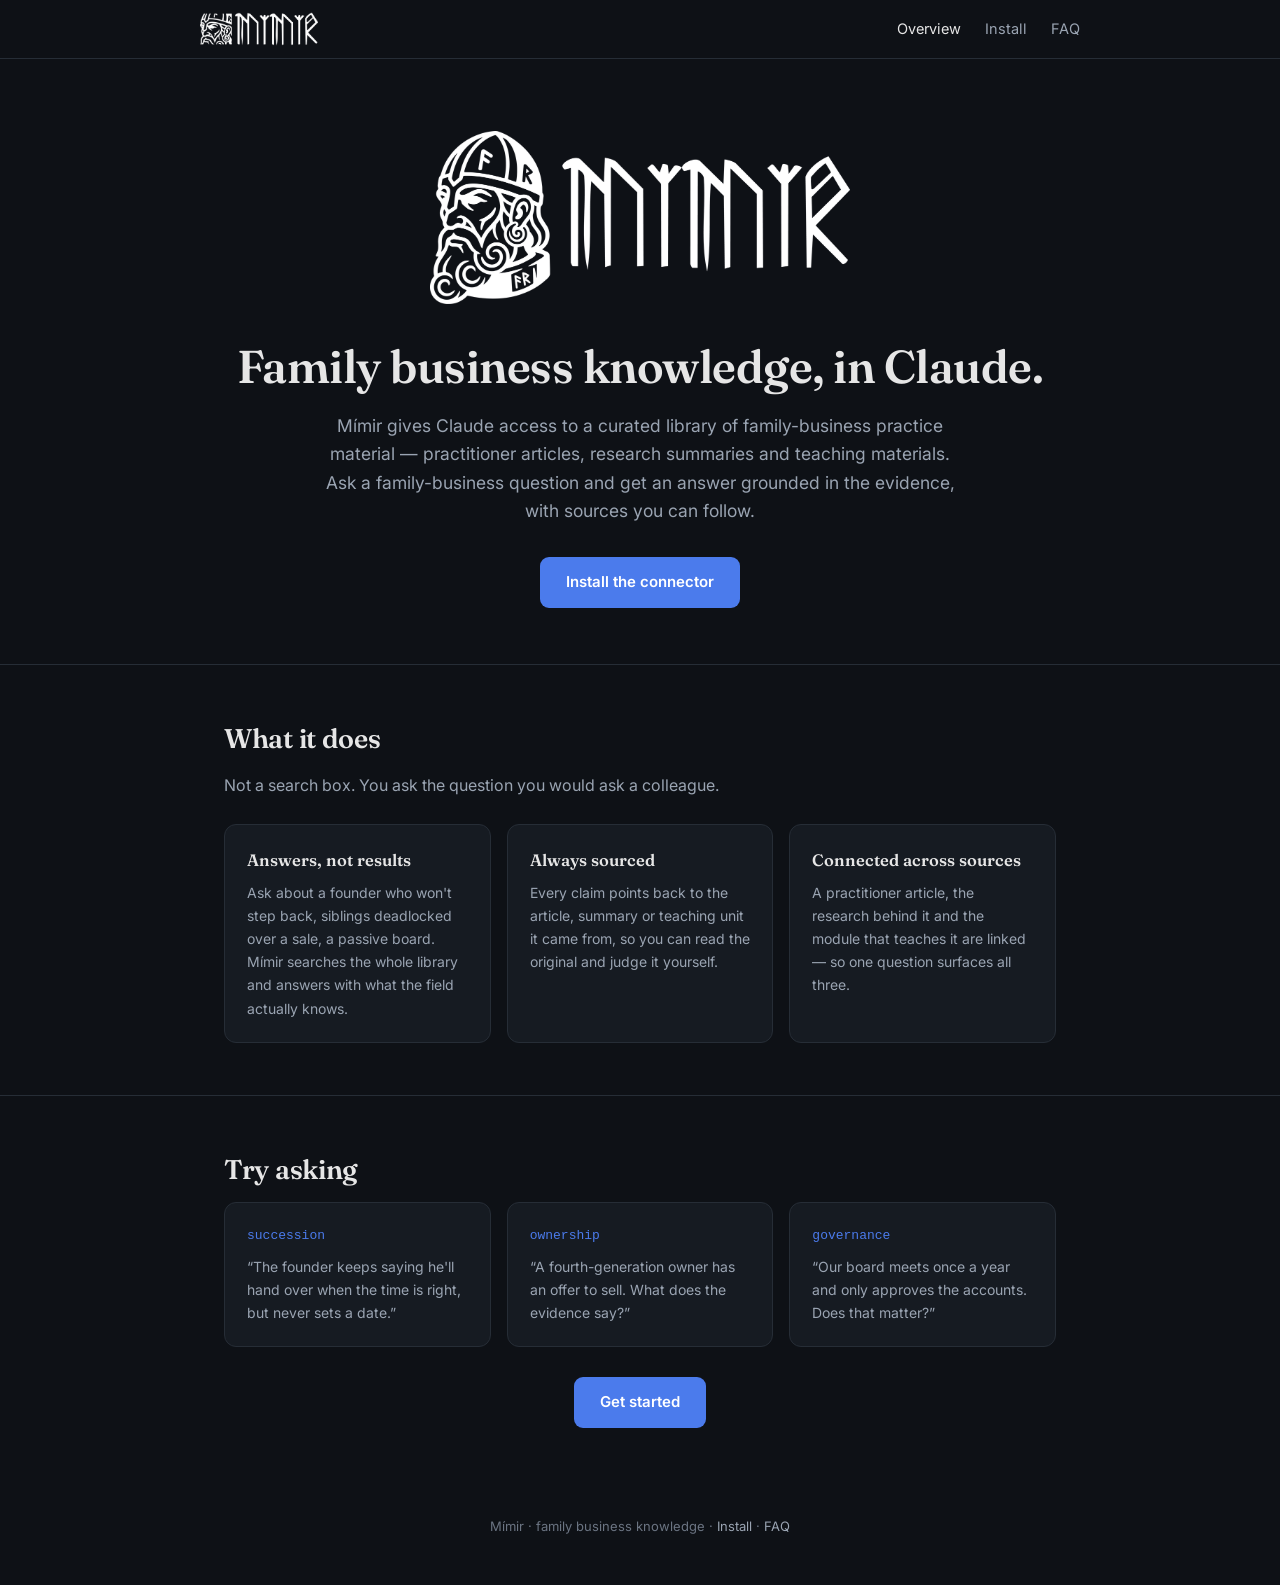
==== commit b3a4c8e2: "Drop What's inside section; version stylesheet to bust cache for header fix Co-Authored-By: Claude O" ====
--- a/index.html
+++ b/index.html
@@ -12,7 +12,7 @@
 <link rel="preconnect" href="https://fonts.googleapis.com">
 <link rel="preconnect" href="https://fonts.gstatic.com" crossorigin>
 <link href="https://fonts.googleapis.com/css2?family=Fraunces:opsz,SOFT,WONK,wght@9..144,0..100,0..1,500;9..144,0..100,0..1,600&family=Inter:wght@400;500;600&display=swap" rel="stylesheet">
-<link rel="stylesheet" href="/styles.css">
+<link rel="stylesheet" href="/styles.css?v=2">
 </head><body class="home">
 <script>
   // Header lockup fades in once the hero lockup has scrolled away.
@@ -55,26 +55,6 @@
   </div>
 </div></section>
 
-<section><div class="wrap">
-  <h2>What's inside</h2>
-  <p class="sub">Ten collections, indexed together and searched as one.</p>
-  <table>
-    <tr><th>Collection</th><th>What it is</th><th style="text-align:right">Items</th></tr>
-    <tr><td>FFI Practitioner</td><td>Advisory articles and interviews</td><td class="num">811</td></tr>
-    <tr><td>The Family Business Consulting Group</td><td>Consulting articles and insights</td><td class="num">404</td></tr>
-    <tr><td>FamilyBusiness.org</td><td>Practitioner articles and case studies</td><td class="num">398</td></tr>
-    <tr><td>Family Business Leadership Series</td><td>Chapters from the book series</td><td class="num">238</td></tr>
-    <tr><td>Spotlight by CeFEO</td><td>Research summarised for practice</td><td class="num">206</td></tr>
-    <tr><td>Learning Center</td><td>Self-paced teaching modules</td><td class="num">122</td></tr>
-    <tr><td>BanyanGlobal</td><td>Advisory articles and frameworks</td><td class="num">118</td></tr>
-    <tr><td>Cambridge Family Enterprise Group</td><td>Research-based advisory articles</td><td class="num">102</td></tr>
-    <tr><td>Lansberg Gersick Advisors</td><td>Advisory articles and insights</td><td class="num">94</td></tr>
-    <tr><td>Generation6</td><td>Advisory blog</td><td class="num">38</td></tr>
-  </table>
-  <p class="sub" style="margin-top:18px;font-size:14px">
-    Each item carries a written summary, keywords, topics and, where relevant, the country studied —
-    which is what lets one question reach across all ten at once.</p>
-</div></section>
 
 <section><div class="wrap">
   <h2>Try asking</h2>
